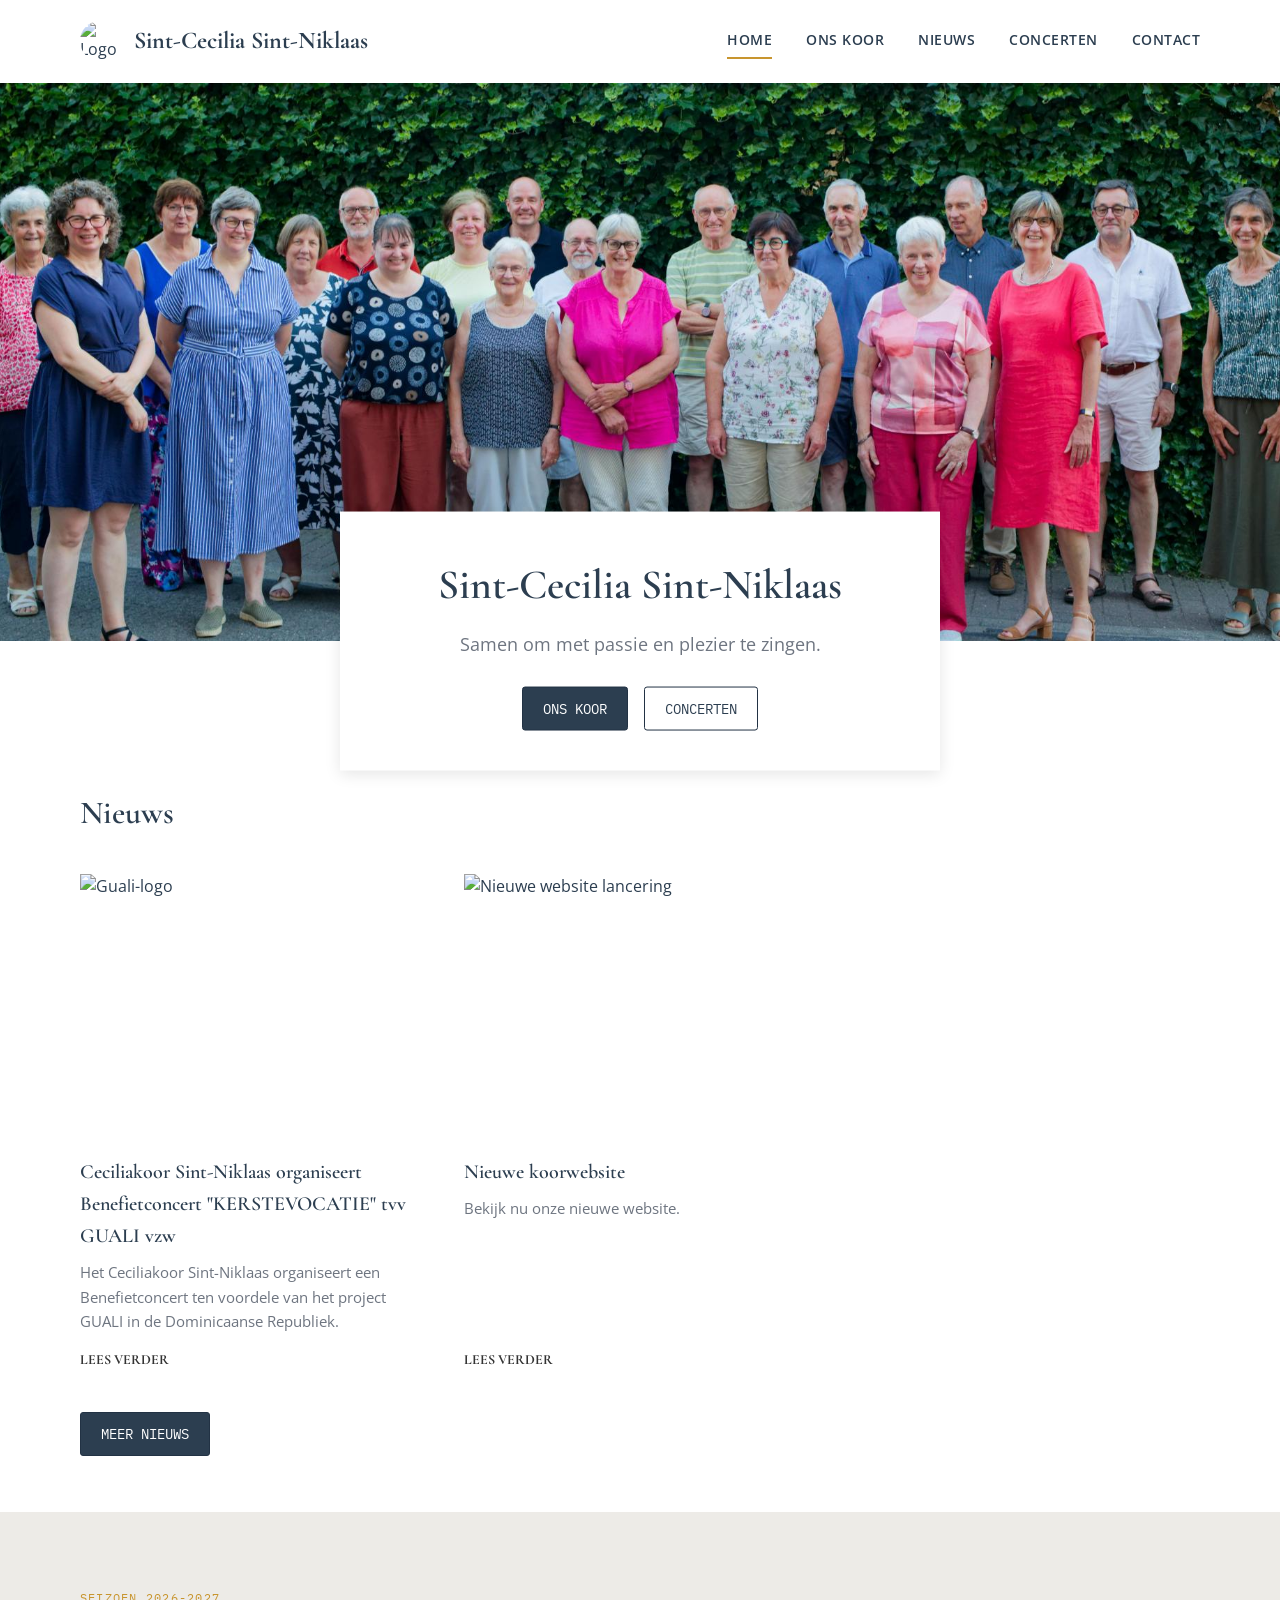
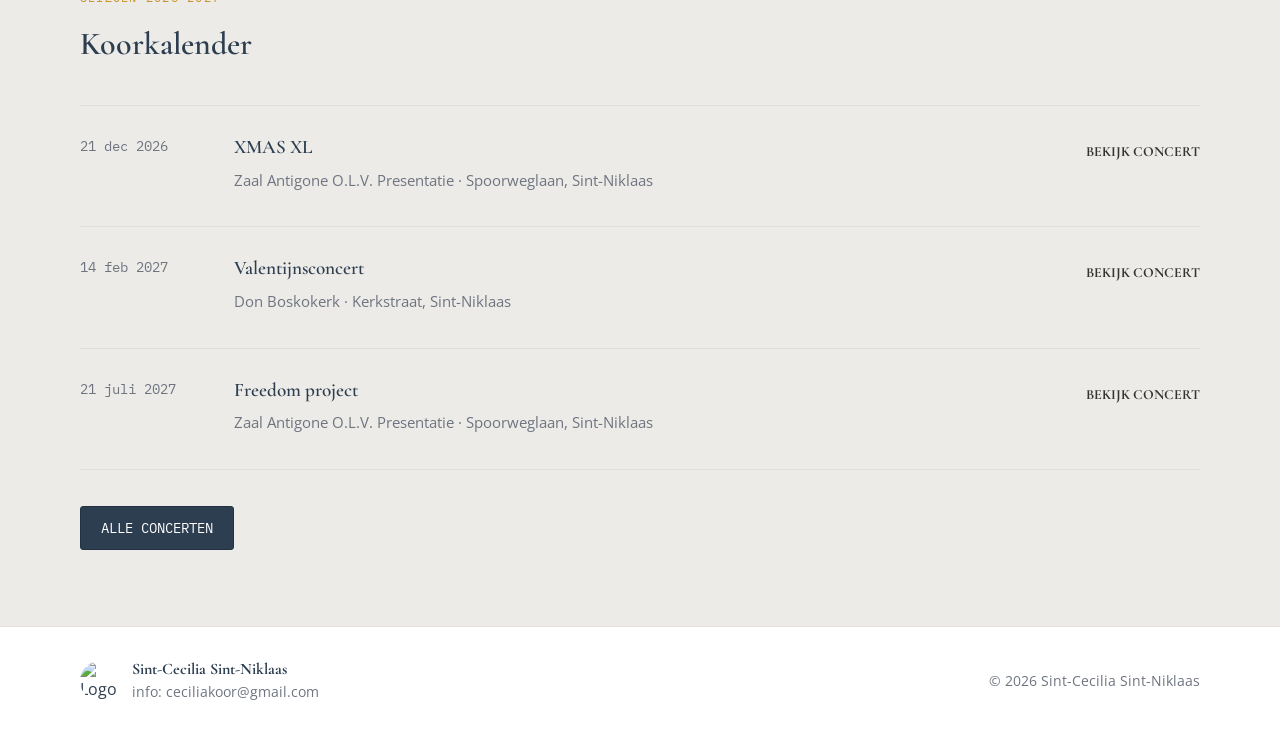
==== index.html @ c10dc12e "first version" ====
<!DOCTYPE html>
<html lang="nl">

<head>
  <meta charset="UTF-8">
  <meta name="viewport" content="width=device-width, initial-scale=1.0">
  <title>Sint-Cecilia Sint-Niklaas</title>
  <meta name="description"
    content="Sint-Cecilia Sint-Niklaas — gemengd koor sinds 1940. Samen om met passie en plezier te zingen.">
  <link rel="preconnect" href="https://fonts.googleapis.com">
  <link
    href="https://fonts.googleapis.com/css2?family=Cormorant+Garamond:ital,wght@0,500;0,600;0,700;1,500&family=Open+Sans:wght@400;600&family=IBM+Plex+Mono:wght@400;500&display=swap"
    rel="stylesheet">
  <link rel="stylesheet" href="styles.css">
</head>

<body>

  <header class="site-header">
    <div class="wrap">
      <a class="brand" href="index.html">
        <img src="https://placehold.co/50x50/c29957/fff?text=Logo" alt="Logo" class="brand-logo">
        <span class="brand-name">Sint-Cecilia Sint-Niklaas</span>
      </a>
      <nav class="main-nav" aria-label="Hoofdmenu">
        <a href="index.html" aria-current="page">Home</a>
        <a href="ons-koor.html">Ons koor</a>
        <a href="nieuws.html">Nieuws</a>
        <a href="concerten.html">Concerten</a>
        <a href="contact.html">Contact</a>
      </nav>
    </div>
  </header>

  <section class="hero-intro">
    <div class="hero-box">
      <h1>Sint-Cecilia Sint-Niklaas</h1>
      <p>Samen om met passie en plezier te zingen.</p>
      <div class="btn-row">
        <a class="btn" href="ons-koor.html">Ons koor</a>
        <a class="btn btn-ghost" href="concerten.html">Concerten</a>
      </div>
    </div>
  </section>

  <section class="block tight" style="margin-top: 90px;">
    <div class="wrap">
      <h2 class="section-title">Nieuws</h2>
      <div class="news-grid">

        <article class="news-card">
          <div class="card-photo">
            <img src="assets/Guali-logo-kleiner.png" alt="Guali-logo">
          </div>
          <h3>Ceciliakoor Sint-Niklaas organiseert Benefietconcert "KERSTEVOCATIE" tvv GUALI vzw</h3>
          <p>Het Ceciliakoor Sint-Niklaas organiseert een Benefietconcert ten voordele van het project GUALI in de
            Dominicaanse Republiek.</p>
          <a class="link-arrow" href="nieuws-detail.html">LEES VERDER</a>
        </article>

        <article class="news-card">
          <div class="card-photo">
            <img src="assets/website-launch-day-rocket-1200-1024x998-1.png" alt="Nieuwe website lancering">
          </div>
          <h3>Nieuwe koorwebsite</h3>
          <p>Bekijk nu onze nieuwe website.</p>
          <a class="link-arrow" href="nieuws-detail.html">LEES VERDER</a>
        </article>

      </div>
      <div style="margin-top:40px;">
        <a class="btn" href="nieuws.html">Meer nieuws</a>
      </div>
    </div>
  </section>

  <section class="block on-mist">
    <div class="wrap">
      <p class="eyebrow">seizoen 2026-2027</p>
      <h2 class="section-title">Koorkalender</h2>

      <div class="concert-list">
        <div class="concert-row">
          <div class="concert-date">21 dec 2026</div>
          <div class="concert-info">
            <h3>XMAS XL</h3>
            <p class="concert-venue">Zaal Antigone O.L.V. Presentatie · Spoorweglaan, Sint-Niklaas</p>
          </div>
          <div class="concert-action"><a class="link-arrow" href="concerten-detail.html">Bekijk concert</a></div>
        </div>
        <div class="concert-row">
          <div class="concert-date">14 feb 2027</div>
          <div class="concert-info">
            <h3>Valentijnsconcert</h3>
            <p class="concert-venue">Don Boskokerk · Kerkstraat, Sint-Niklaas</p>
          </div>
          <div class="concert-action"><a class="link-arrow" href="concerten-detail.html">Bekijk concert</a></div>
        </div>
        <div class="concert-row">
          <div class="concert-date">21 juli 2027</div>
          <div class="concert-info">
            <h3>Freedom project</h3>
            <p class="concert-venue">Zaal Antigone O.L.V. Presentatie · Spoorweglaan, Sint-Niklaas</p>
          </div>
          <div class="concert-action"><a class="link-arrow" href="concerten-detail.html">Bekijk concert</a></div>
        </div>
      </div>

      <div style="margin-top:36px;">
        <a class="btn" href="concerten.html">Alle concerten</a>
      </div>
    </div>
  </section>

  <footer class="site-footer">
    <div class="wrap">
      <div class="footer-brand">
        <img src="https://placehold.co/50x50/c29957/fff?text=Logo" alt="Logo" class="brand-logo">
        <div class="footer-brand-text">
          <strong>Sint-Cecilia Sint-Niklaas</strong>
          <span>info: <a href="mailto:ceciliakoor@gmail.com">ceciliakoor@gmail.com</a></span>
        </div>
      </div>
      <div class="footer-copy">© 2026 Sint-Cecilia Sint-Niklaas</div>
    </div>
  </footer>

</body>

</html>
---- styles.css ----
:root {
  --navy: #2C3E50;
  --navy-deep: #223244;
  --gold: #C8952E;
  --paper: #FFFFFF;
  --mist: #EDEBE7;
  --mist-line: #E2DFDA;
  --muted: #6E7580;
  --ink: #2C3E50;
  --text-dark: #333;

  --font-display: 'Cormorant Garamond', serif;
  --font-body: 'Open Sans', sans-serif;
  --font-mono: 'IBM Plex Mono', monospace;
}

* {
  box-sizing: border-box;
}

html {
  scroll-behavior: smooth;
}

body {
  margin: 0;
  font-family: var(--font-body);
  color: var(--ink);
  background: var(--paper);
  -webkit-font-smoothing: antialiased;
  line-height: 1.6;
}

img {
  max-width: 100%;
  display: block;
}

a {
  color: inherit;
  text-decoration: none;
}

.wrap {
  max-width: 1200px;
  margin: 0 auto;
  padding: 0 40px;
}

/* ---------- Header ---------- */
.site-header {
  position: relative;
  z-index: 20;
  background: var(--paper);
  border-bottom: 1px solid transparent;
}

.site-header .wrap {
  display: flex;
  align-items: center;
  justify-content: space-between;
  height: 82px;
}

.brand {
  display: flex;
  align-items: center;
  gap: 14px;
}

.brand-logo {
  width: 40px;
  height: 40px;
  border-radius: 50%;
}

.brand-name {
  font-family: var(--font-display);
  font-weight: 800;
  font-size: 1.5rem;
  color: var(--navy);
  white-space: nowrap;
}

.main-nav {
  display: flex;
  gap: 34px;
}

.main-nav a {
  font-family: var(--font-body);
  font-size: 0.86rem;
  letter-spacing: 0.5px;
  text-transform: uppercase;
  color: var(--navy);
  font-weight: 600;
  padding: 6px 0;
  border-bottom: 2px solid transparent;
  transition: border-color 0.2s ease, color 0.2s ease;
}

.main-nav a:hover,
.main-nav a[aria-current="page"] {
  border-color: var(--gold);
}

/* ---------- Hero (home only) ---------- */
.hero {
  position: relative;
  height: 62vh;
  min-height: 420px;
  max-height: 640px;
  overflow: hidden;
}

.hero-intro {
  position: relative;
  width: 100%;
  height: 62vh;
  min-height: 420px;
  max-height: 640px;
  background-image: url("assets/groupsimage.jpeg");
  background-size: cover;
  background-position: center;
  display: flex;
  justify-content: center;
  align-items: flex-end;
}

.hero-box {
  background: #fff;
  padding: 40px 60px;
  text-align: center;
  box-shadow: 0 4px 15px rgba(0, 0, 0, 0.1);
  transform: translateY(50%);
  width: 80%;
  max-width: 600px;
}

.hero-box h1 {
  font-family: var(--font-display);
  font-weight: 600;
  font-size: 2.6rem;
  margin: 0 0 12px;
  color: var(--navy);
}

.hero-box p {
  font-size: 1.1rem;
  color: var(--muted);
  margin: 0 0 28px;
}

.btn-row {
  display: flex;
  gap: 16px;
  justify-content: center;
  flex-wrap: wrap;
}

/* ---------- Buttons ---------- */
.btn {
  display: inline-block;
  font-family: var(--font-mono);
  font-size: 14px;
  text-transform: uppercase;
  padding: 10px 20px;
  background: var(--navy);
  color: #fff;
  border-radius: 3px;
  border: 1px solid var(--navy-deep);
  transition: background 0.2s ease, color 0.2s ease, border-color .2s ease;
}

.btn:hover {
  background: var(--navy-deep);
}

.btn-ghost {
  background: transparent;
  color: var(--navy);
}

.btn-ghost:hover {
  background: var(--navy);
  color: #fff;
}

.link-arrow {
  font-family: var(--font-display);
  font-size: 14px;
  font-weight: bold;
  color: var(--text-dark);
  text-transform: uppercase;
}

/* ---------- Section eyebrow / heading system ---------- */
.eyebrow {
  font-family: var(--font-mono);
  font-size: 0.78rem;
  letter-spacing: 0.1em;
  text-transform: uppercase;
  color: var(--gold);
  margin: 0 0 10px;
}

section.block {
  padding: 76px 0;
}

section.block.tight {
  padding: 56px 0;
}

section.block.on-mist {
  background: var(--mist);
}

h2.section-title {
  font-family: var(--font-display);
  font-weight: 600;
  font-size: 2rem;
  color: var(--navy);
  margin: 0 0 36px;
}

/* ---------- Page banner (subpages) ---------- */
.page-banner {
  background: var(--navy);
  color: #fff;
  text-align: center;
  padding: 54px 40px 60px;
}

.page-banner .eyebrow {
  color: #E3B95E;
}

.page-banner h1 {
  font-family: var(--font-display);
  font-weight: 500;
  font-style: italic;
  font-size: 2.5rem;
  margin: 0;
  color: #fff;
}

/* ---------- News cards ---------- */
.news-grid {
  display: grid;
  grid-template-columns: repeat(3, 1fr);
  gap: 32px;
}

.news-card {
  display: flex;
  flex-direction: column;
}

.card-photo {
  aspect-ratio: 4/3;
  position: relative;
  overflow: hidden;
  margin-bottom: 18px;
}

.news-card h3 {
  font-family: var(--font-display);
  font-weight: 600;
  font-size: 1.25rem;
  margin: 0 0 8px;
  color: var(--navy);
}

.news-card p {
  color: var(--muted);
  font-size: 0.95rem;
  margin: 0 0 16px;
  flex-grow: 1;
}

/* ---------- Calendar / concert list ---------- */
.concert-list {
  border-top: 1px solid var(--mist-line);
}

.concert-row {
  display: grid;
  grid-template-columns: 130px 1fr 160px;
  gap: 24px;
  align-items: start;
  padding: 26px 0;
  border-bottom: 1px solid var(--mist-line);
}

.concert-date {
  font-family: var(--font-mono);
  font-size: 0.85rem;
  color: var(--muted);
  padding-top: 4px;
}

.concert-info h3 {
  font-family: var(--font-display);
  font-size: 1.2rem;
  font-weight: 600;
  margin: 0 0 6px;
  color: var(--navy);
}

.concert-venue {
  font-size: 0.92rem;
  color: var(--muted);
  margin: 0 0 8px;
}

.concert-desc {
  font-size: 0.92rem;
  color: var(--muted);
  margin: 0;
  max-width: 60ch;
}

.concert-action {
  text-align: right;
  padding-top: 6px;
}

/* ---------- Footer ---------- */
.site-footer {
  border-top: 1px solid var(--mist-line);
  padding: 32px 0;
}

.site-footer .wrap {
  display: flex;
  align-items: center;
  justify-content: space-between;
  flex-wrap: wrap;
  gap: 16px;
}

.footer-brand {
  display: flex;
  align-items: center;
  gap: 12px;
}

.footer-brand svg {
  width: 30px;
  height: 30px;
}

.footer-brand-text {
  line-height: 1.35;
}

.footer-brand-text strong {
  display: block;
  font-family: var(--font-display);
  font-size: 1rem;
  color: var(--navy);
}

.footer-brand-text span {
  font-size: 0.85rem;
  color: var(--muted);
}

.footer-copy {
  font-size: 0.85rem;
  color: var(--muted);
}

.footer-links a {
  font-size: 0.85rem;
  color: var(--muted);
  text-decoration: underline;
}

.footer-links a:hover {
  color: var(--gold);
}

/* ---------- Simple page (contact, ons koor) ---------- */
.two-col {
  display: grid;
  grid-template-columns: 1fr 1fr;
  gap: 60px;
  align-items: start;
}

.info-block {
  margin-bottom: 28px;
}

.info-block h3 {
  font-family: var(--font-body);
  font-weight: 600;
  font-size: 0.95rem;
  color: var(--navy);
  margin: 0 0 6px;
}

.info-block a,
.info-block p {
  margin: 0;
  color: var(--muted);
}

.info-block a {
  text-decoration: underline;
}

.info-block a:hover {
  color: var(--gold);
}

.about-eyebrow {
  font-family: var(--font-body);
  font-style: italic;
  color: var(--muted);
  font-size: 1rem;
  margin: 0 0 6px;
}

.about-title {
  font-family: var(--font-display);
  font-size: 2.1rem;
  font-weight: 600;
  color: var(--navy);
  margin: 0 0 18px;
}

.about-tagline {
  font-size: 1.15rem;
  color: var(--muted);
  margin: 0 0 26px;
}

.about-body p {
  margin: 0 0 20px;
  max-width: 74ch;
}

.about-photo-small {
  margin-top: 40px;
  display: flex;
  align-items: center;
  justify-content: center;
  border-radius: 8px;
}
.about-photo-big {
  margin-top: 40px;
}
.about-photo-big .card-photo {
  aspect-ratio: 21/9;
}

/* ---------- Detail Page ---------- */
.page-detail-banner {
  background: var(--navy);
  color: var(--paper);
  padding: 30px 0 30px;
}

.back-link {
  font-family: var(--font-mono);
  font-size: 0.85rem;
  color: var(--mist);
  text-decoration: none;
  display: inline-block;
  margin-bottom: 24px;
  transition: color 0.2s ease;
}

.back-link:hover {
  color: var(--gold);
}

.page-detail-banner .eyebrow {
  color: #E3B95E;
  margin-bottom: 8px;
  display: block;
}

.page-detail-banner h1 {
  font-family: var(--font-display);
  font-weight: 500;
  font-size: 3.5rem;
  color: var(--paper);
  margin: 0px;
}

.banner-meta {
  display: flex;
  gap: 60px;
  margin-top: 0px;
  font-size: 0.95rem;
}

.banner-meta strong {
  font-family: var(--font-body);
  font-size: 1rem;
  font-weight: 600;
  display: inline-block;
  margin-bottom: 4px;
}

.detail-hero-img {
  width: 100%;
  height: auto;
  margin-top: 40px;
  margin-bottom: 40px;
  border-radius: 8px; 
}

.detail-grid {
  display: grid;
  grid-template-columns: 2fr 1fr;
  gap: 60px;
  align-items: start;
  margin-bottom: 300px;
}

.single-col {
  max-width: 800px;
}

.detail-content {
    margin-bottom: 300px;
}
.detail-content h2 {
  font-family: var(--font-display);
  font-weight: 600;
  font-size: 2rem;
  color: var(--navy);
  margin: 0 0 20px;
}

.practical-box {
  background: var(--mist);
  padding: 30px;
  border-radius: 4px;
}

.practical-box h3 {
  font-family: var(--font-display);
  font-size: 1.5rem;
  color: var(--navy);
  margin: 0 0 20px;
}

.practical-item {
  margin-bottom: 16px;
  font-size: 0.95rem;
}

.practical-item:last-child {
  margin-bottom: 0;
}

.practical-item strong {
  display: block;
  color: var(--navy);
  font-family: var(--font-body);
  font-weight: 600;
  margin-bottom: 2px;
}

/* ---------- Responsive ---------- */
@media (max-width: 900px) {
  .wrap {
    padding: 0 24px;
  }

  .site-header .wrap {
    flex-direction: column;
    align-items: flex-start;
    height: auto;
    padding-top: 18px;
    padding-bottom: 14px;
    gap: 14px;
  }

  .main-nav {
    gap: 20px;
    flex-wrap: wrap;
  }

  .news-grid {
    grid-template-columns: 1fr;
  }

  .media-grid {
    grid-template-columns: 1fr;
  }

  .two-col {
    grid-template-columns: 1fr;
    gap: 36px;
  }

  .concert-row {
    grid-template-columns: 1fr;
    gap: 8px;
  }

  .concert-action {
    text-align: left;
  }

  .hero-intro h1 {
    font-size: 2rem;
  }

  .site-footer .wrap {
    flex-direction: column;
    align-items: flex-start;
  }
}

@media (prefers-reduced-motion: reduce) {
  html {
    scroll-behavior: auto;
  }

  * {
    transition: none !important;
  }
}

a:focus-visible,
button:focus-visible {
  outline: 2px solid var(--gold);
  outline-offset: 2px;
}
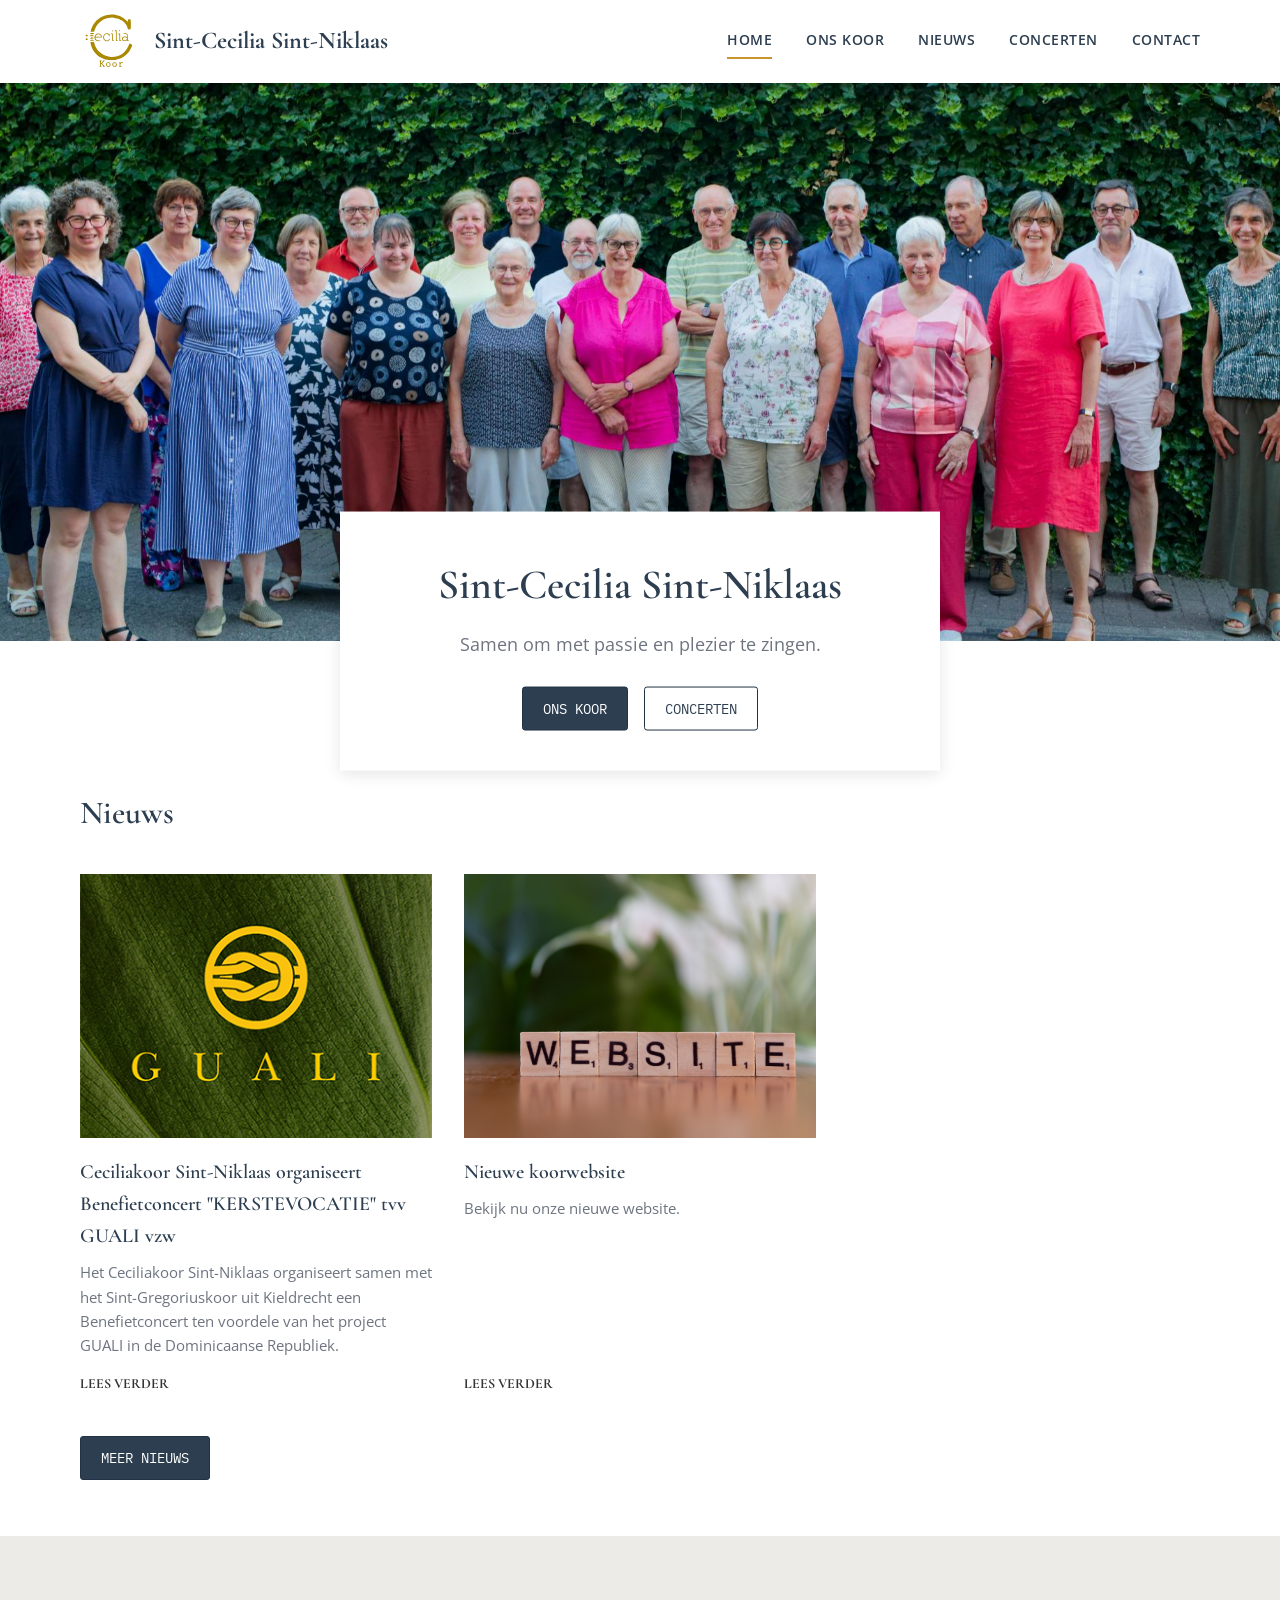
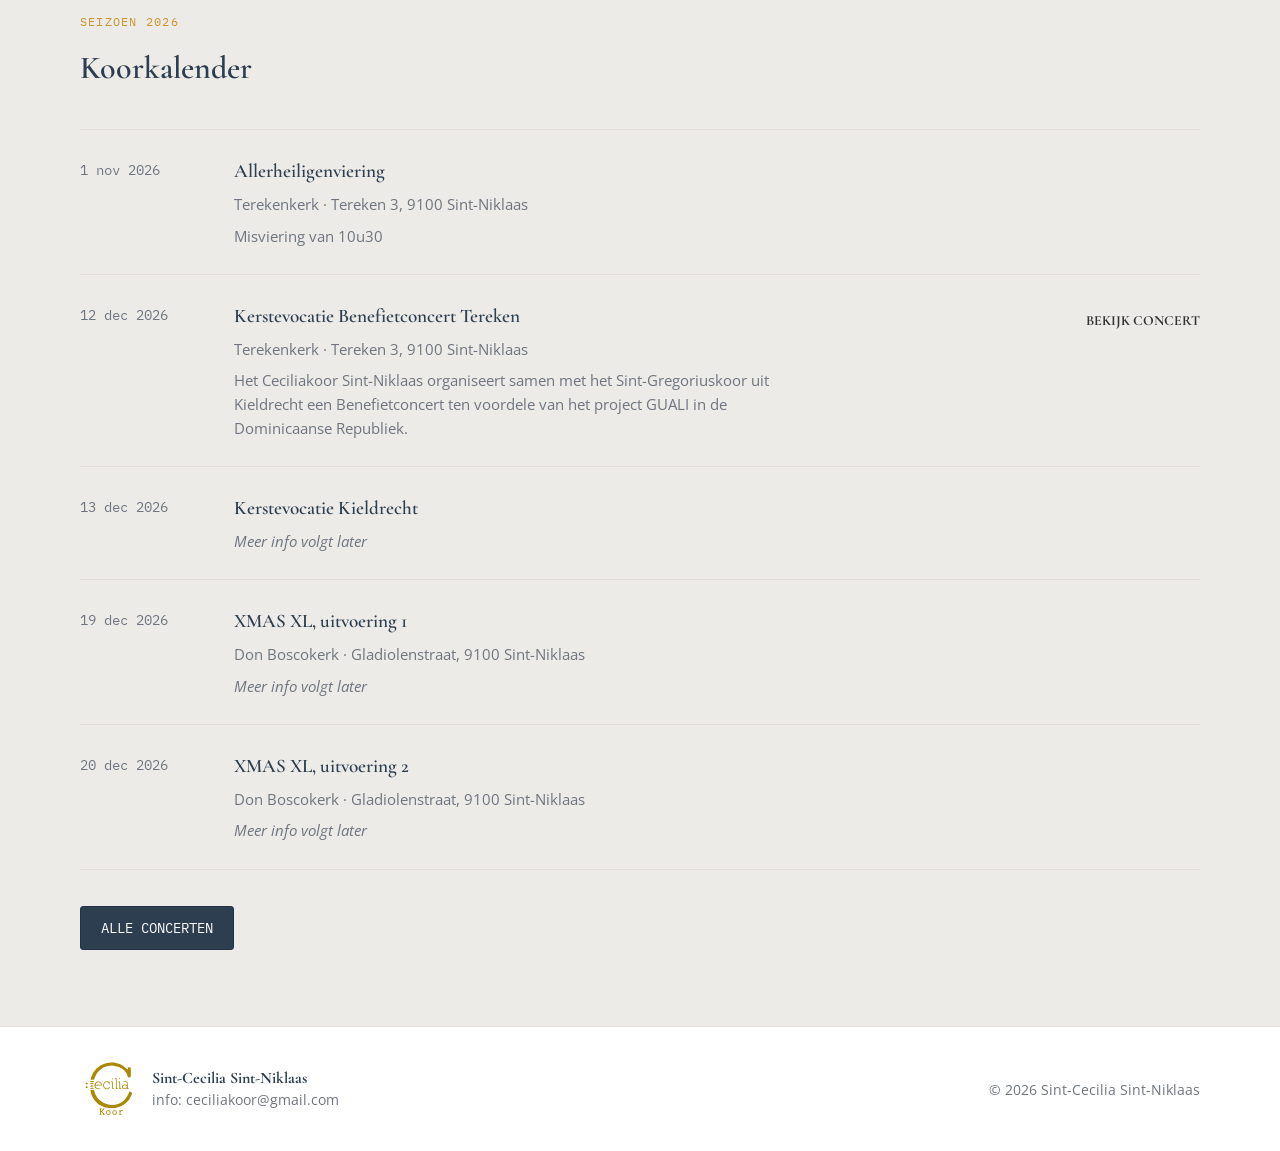
==== commit fe103f0e: "first_version" ====
--- a/index.html
+++ b/index.html
@@ -6,7 +6,7 @@
   <meta name="viewport" content="width=device-width, initial-scale=1.0">
   <title>Sint-Cecilia Sint-Niklaas</title>
   <meta name="description"
-    content="Sint-Cecilia Sint-Niklaas — gemengd koor sinds 1940. Samen om met passie en plezier te zingen.">
+    content="Sint-Cecilia Sint-Niklaas — gemengd koor. Samen om met passie en plezier te zingen.">
   <link rel="preconnect" href="https://fonts.googleapis.com">
   <link
     href="https://fonts.googleapis.com/css2?family=Cormorant+Garamond:ital,wght@0,500;0,600;0,700;1,500&family=Open+Sans:wght@400;600&family=IBM+Plex+Mono:wght@400;500&display=swap"
@@ -19,7 +19,7 @@
   <header class="site-header">
     <div class="wrap">
       <a class="brand" href="index.html">
-        <img src="https://placehold.co/50x50/c29957/fff?text=Logo" alt="Logo" class="brand-logo">
+        <img src="assets/logo Ceciliakoor.svg" alt="Logo" class="brand-logo">
         <span class="brand-name">Sint-Cecilia Sint-Niklaas</span>
       </a>
       <nav class="main-nav" aria-label="Hoofdmenu">
@@ -53,18 +53,17 @@
             <img src="assets/Guali-logo-kleiner.png" alt="Guali-logo">
           </div>
           <h3>Ceciliakoor Sint-Niklaas organiseert Benefietconcert "KERSTEVOCATIE" tvv GUALI vzw</h3>
-          <p>Het Ceciliakoor Sint-Niklaas organiseert een Benefietconcert ten voordele van het project GUALI in de
-            Dominicaanse Republiek.</p>
-          <a class="link-arrow" href="nieuws-detail.html">LEES VERDER</a>
+          <p>Het Ceciliakoor Sint-Niklaas organiseert samen met het Sint-Gregoriuskoor uit Kieldrecht een Benefietconcert ten voordele van het project GUALI in de Dominicaanse Republiek.</p>
+          <a class="link-arrow" href="nieuws/kerstconcert_guali.html">LEES VERDER</a>
         </article>
 
         <article class="news-card">
           <div class="card-photo">
-            <img src="assets/website-launch-day-rocket-1200-1024x998-1.png" alt="Nieuwe website lancering">
+            <img src="assets/new_website.jpg" alt="Nieuwe koorwebsite">
           </div>
           <h3>Nieuwe koorwebsite</h3>
           <p>Bekijk nu onze nieuwe website.</p>
-          <a class="link-arrow" href="nieuws-detail.html">LEES VERDER</a>
+          <a class="link-arrow" href="nieuws/nieuwe_website.html">LEES VERDER</a>
         </article>
 
       </div>
@@ -76,33 +75,53 @@
 
   <section class="block on-mist">
     <div class="wrap">
-      <p class="eyebrow">seizoen 2026-2027</p>
+      <p class="eyebrow">seizoen 2026</p>
       <h2 class="section-title">Koorkalender</h2>
 
       <div class="concert-list">
         <div class="concert-row">
-          <div class="concert-date">21 dec 2026</div>
+          <div class="concert-date">1 nov 2026</div>
           <div class="concert-info">
-            <h3>XMAS XL</h3>
-            <p class="concert-venue">Zaal Antigone O.L.V. Presentatie · Spoorweglaan, Sint-Niklaas</p>
+            <h3>Allerheiligenviering</h3>
+            <p class="concert-venue">Terekenkerk · Tereken 3, 9100 Sint-Niklaas</p>
+            <p class="concert-desc">Misviering van 10u30</p>
           </div>
-          <div class="concert-action"><a class="link-arrow" href="concerten-detail.html">Bekijk concert</a></div>
         </div>
+
         <div class="concert-row">
-          <div class="concert-date">14 feb 2027</div>
+          <div class="concert-date">12 dec 2026</div>
           <div class="concert-info">
-            <h3>Valentijnsconcert</h3>
-            <p class="concert-venue">Don Boskokerk · Kerkstraat, Sint-Niklaas</p>
+            <h3>Kerstevocatie Benefietconcert Tereken</h3>
+            <p class="concert-venue">Terekenkerk · Tereken 3, 9100 Sint-Niklaas</p>
+            <p class="concert-desc">Het Ceciliakoor Sint-Niklaas organiseert samen met het Sint-Gregoriuskoor uit Kieldrecht een Benefietconcert ten voordele van het project GUALI in de Dominicaanse Republiek.</p>
           </div>
-          <div class="concert-action"><a class="link-arrow" href="concerten-detail.html">Bekijk concert</a></div>
+          <div class="concert-action"><a class="link-arrow" href="concerten/kerstevocatie benefietconcert Tereken.html">Bekijk concert</a></div>
         </div>
+
         <div class="concert-row">
-          <div class="concert-date">21 juli 2027</div>
+          <div class="concert-date">13 dec 2026</div>
           <div class="concert-info">
-            <h3>Freedom project</h3>
-            <p class="concert-venue">Zaal Antigone O.L.V. Presentatie · Spoorweglaan, Sint-Niklaas</p>
+            <h3>Kerstevocatie Kieldrecht</h3>
+            <p class="concert-desc"><i>Meer info volgt later</i></p>
           </div>
-          <div class="concert-action"><a class="link-arrow" href="concerten-detail.html">Bekijk concert</a></div>
+        </div>
+
+        <div class="concert-row">
+          <div class="concert-date">19 dec 2026</div>
+          <div class="concert-info">
+            <h3>XMAS XL, uitvoering 1</h3>
+            <p class="concert-venue">Don Boscokerk · Gladiolenstraat, 9100 Sint-Niklaas</p>
+            <p class="concert-desc"><i>Meer info volgt later</i></p>
+          </div>
+        </div>
+
+        <div class="concert-row">
+          <div class="concert-date">20 dec 2026</div>
+          <div class="concert-info">
+            <h3>XMAS XL, uitvoering 2</h3>
+            <p class="concert-venue">Don Boscokerk · Gladiolenstraat, 9100 Sint-Niklaas</p>
+            <p class="concert-desc"><i>Meer info volgt later</i></p>
+          </div>
         </div>
       </div>
 
@@ -115,7 +134,7 @@
   <footer class="site-footer">
     <div class="wrap">
       <div class="footer-brand">
-        <img src="https://placehold.co/50x50/c29957/fff?text=Logo" alt="Logo" class="brand-logo">
+        <img src="assets/logo Ceciliakoor.svg" alt="Logo" class="brand-logo">
         <div class="footer-brand-text">
           <strong>Sint-Cecilia Sint-Niklaas</strong>
           <span>info: <a href="mailto:ceciliakoor@gmail.com">ceciliakoor@gmail.com</a></span>
--- a/styles.css
+++ b/styles.css
@@ -69,8 +69,8 @@
 }
 
 .brand-logo {
-  width: 40px;
-  height: 40px;
+  width: 60px;
+  height: 60px;
   border-radius: 50%;
 }
 
@@ -264,6 +264,13 @@
   margin-bottom: 18px;
 }
 
+.card-photo img {
+  width: 100%;
+  height: 100%;
+  object-fit: cover;
+  display: block;
+}
+
 .news-card h3 {
   font-family: var(--font-display);
   font-weight: 600;
@@ -450,6 +457,13 @@
   justify-content: center;
   border-radius: 8px;
 }
+
+.about-photo-small img {
+  width: 100%;
+  height: 100%;
+  object-fit: cover;
+}
+
 .about-photo-big {
   margin-top: 40px;
 }
@@ -509,9 +523,10 @@
 
 .detail-hero-img {
   width: 100%;
-  height: auto;
-  margin-top: 40px;
-  margin-bottom: 40px;
+  height: 650px;
+  object-fit: cover;
+  margin-top: 24px;
+  margin-bottom: 24px;
   border-radius: 8px; 
 }
 
@@ -530,6 +545,12 @@
 .detail-content {
     margin-bottom: 300px;
 }
+
+.detail-content a{
+  color: #172b3f;
+  text-decoration: underline;
+}
+
 .detail-content h2 {
   font-family: var(--font-display);
   font-weight: 600;
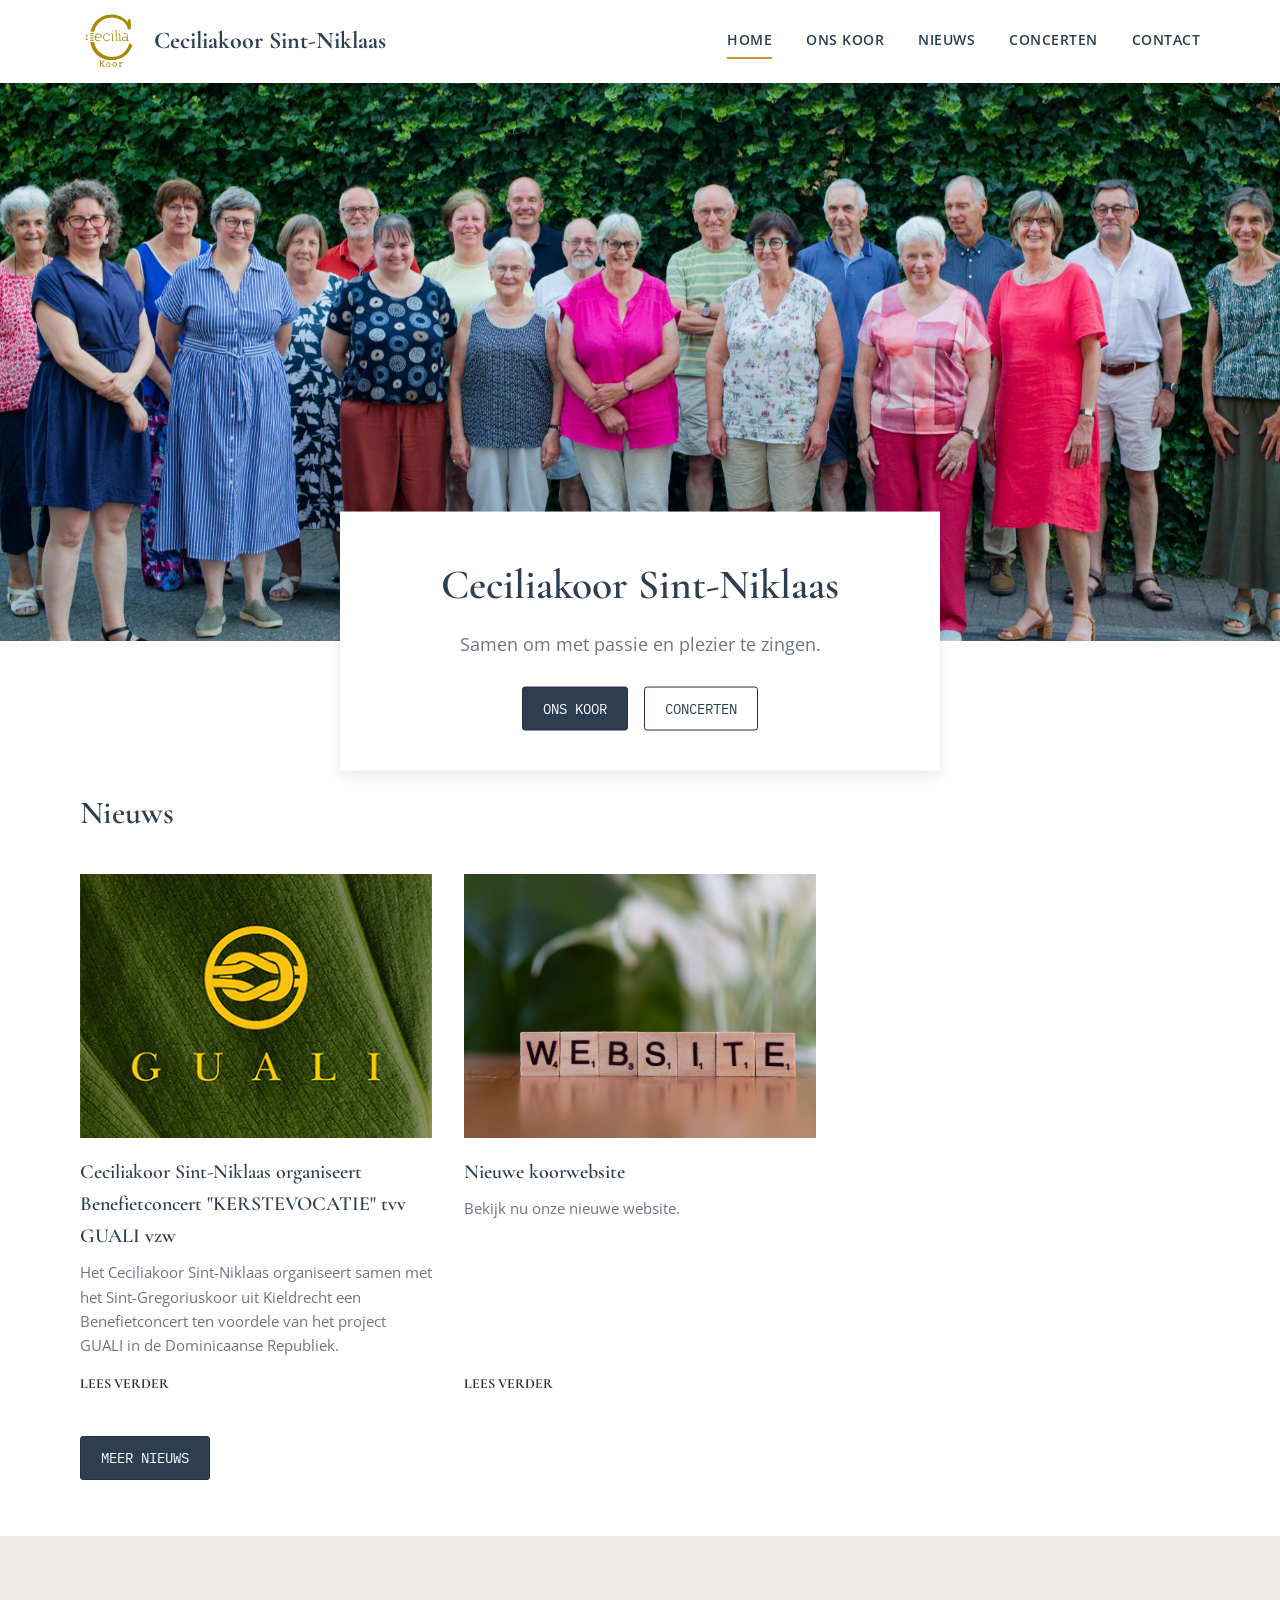
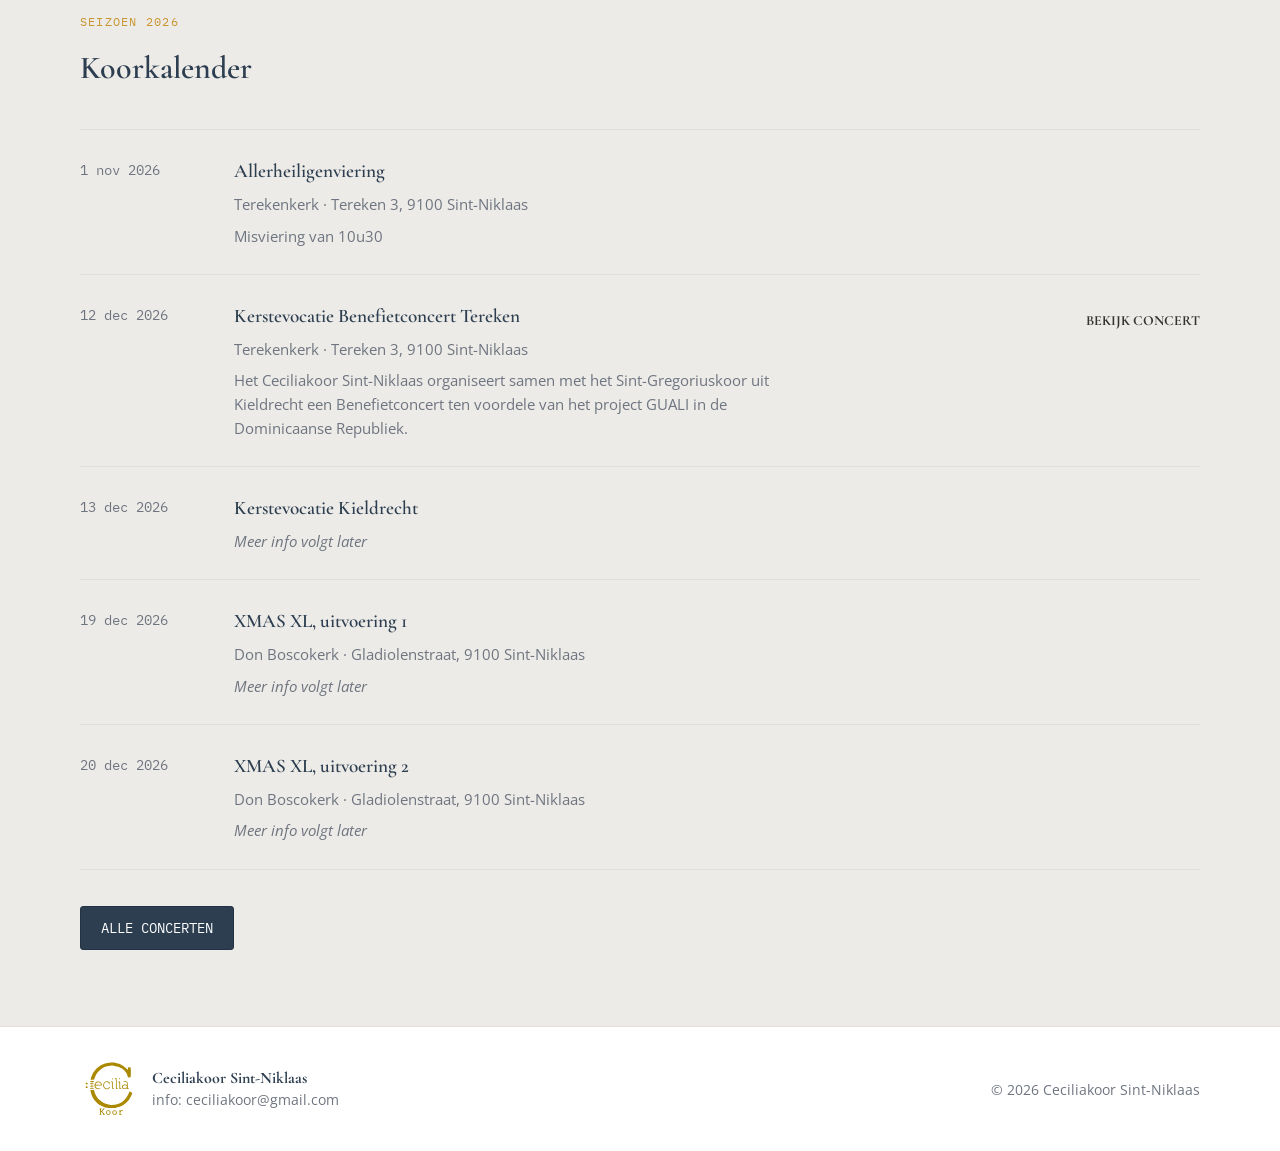
==== commit 92e9b4c4: "Update site branding from Sint-Cecilia to Ceciliakoor across multiple pages" ====
--- a/index.html
+++ b/index.html
@@ -4,9 +4,9 @@
 <head>
   <meta charset="UTF-8">
   <meta name="viewport" content="width=device-width, initial-scale=1.0">
-  <title>Sint-Cecilia Sint-Niklaas</title>
+  <title>Ceciliakoor Sint-Niklaas</title>
   <meta name="description"
-    content="Sint-Cecilia Sint-Niklaas — gemengd koor. Samen om met passie en plezier te zingen.">
+    content="Ceciliakoor Sint-Niklaas — gemengd koor. Samen om met passie en plezier te zingen.">
   <link rel="preconnect" href="https://fonts.googleapis.com">
   <link
     href="https://fonts.googleapis.com/css2?family=Cormorant+Garamond:ital,wght@0,500;0,600;0,700;1,500&family=Open+Sans:wght@400;600&family=IBM+Plex+Mono:wght@400;500&display=swap"
@@ -20,7 +20,7 @@
     <div class="wrap">
       <a class="brand" href="index.html">
         <img src="assets/logo Ceciliakoor.svg" alt="Logo" class="brand-logo">
-        <span class="brand-name">Sint-Cecilia Sint-Niklaas</span>
+        <span class="brand-name">Ceciliakoor Sint-Niklaas</span>
       </a>
       <nav class="main-nav" aria-label="Hoofdmenu">
         <a href="index.html" aria-current="page">Home</a>
@@ -34,7 +34,7 @@
 
   <section class="hero-intro">
     <div class="hero-box">
-      <h1>Sint-Cecilia Sint-Niklaas</h1>
+      <h1>Ceciliakoor Sint-Niklaas</h1>
       <p>Samen om met passie en plezier te zingen.</p>
       <div class="btn-row">
         <a class="btn" href="ons-koor.html">Ons koor</a>
@@ -43,7 +43,7 @@
     </div>
   </section>
 
-  <section class="block tight" style="margin-top: 90px;">
+  <section class="block tight hero-offset">
     <div class="wrap">
       <h2 class="section-title">Nieuws</h2>
       <div class="news-grid">
@@ -136,11 +136,11 @@
       <div class="footer-brand">
         <img src="assets/logo Ceciliakoor.svg" alt="Logo" class="brand-logo">
         <div class="footer-brand-text">
-          <strong>Sint-Cecilia Sint-Niklaas</strong>
+          <strong>Ceciliakoor Sint-Niklaas</strong>
           <span>info: <a href="mailto:ceciliakoor@gmail.com">ceciliakoor@gmail.com</a></span>
         </div>
       </div>
-      <div class="footer-copy">© 2026 Sint-Cecilia Sint-Niklaas</div>
+      <div class="footer-copy">© 2026 Ceciliakoor Sint-Niklaas</div>
     </div>
   </footer>
 
--- a/styles.css
+++ b/styles.css
@@ -149,6 +149,10 @@
   font-size: 1.1rem;
   color: var(--muted);
   margin: 0 0 28px;
+}
+
+.hero-offset {
+  margin-top: 90px;
 }
 
 .btn-row {
@@ -467,6 +471,7 @@
 .about-photo-big {
   margin-top: 40px;
 }
+
 .about-photo-big .card-photo {
   aspect-ratio: 21/9;
 }
@@ -527,7 +532,7 @@
   object-fit: cover;
   margin-top: 24px;
   margin-bottom: 24px;
-  border-radius: 8px; 
+  border-radius: 8px;
 }
 
 .detail-grid {
@@ -543,10 +548,10 @@
 }
 
 .detail-content {
-    margin-bottom: 300px;
-}
-
-.detail-content a{
+  margin-bottom: 300px;
+}
+
+.detail-content a {
   color: #172b3f;
   text-decoration: underline;
 }
@@ -609,12 +614,35 @@
     flex-wrap: wrap;
   }
 
+  .hero,
+
+  .hero-intro {
+    height: 25vh;
+    min-height: 300px;
+    max-height: 460px;
+  }
+  
+  .hero-offset {
+    margin-top: 150px;
+  }
+
   .news-grid {
     grid-template-columns: 1fr;
   }
 
   .media-grid {
     grid-template-columns: 1fr;
+  }
+
+  .detail-grid {
+    grid-template-columns: 1fr;
+    margin-bottom: 100px;
+  }
+
+  .detail-content {
+    padding-bottom: 100px;
+    margin-bottom: 0px;
+    padding-bottom: 0px
   }
 
   .two-col {
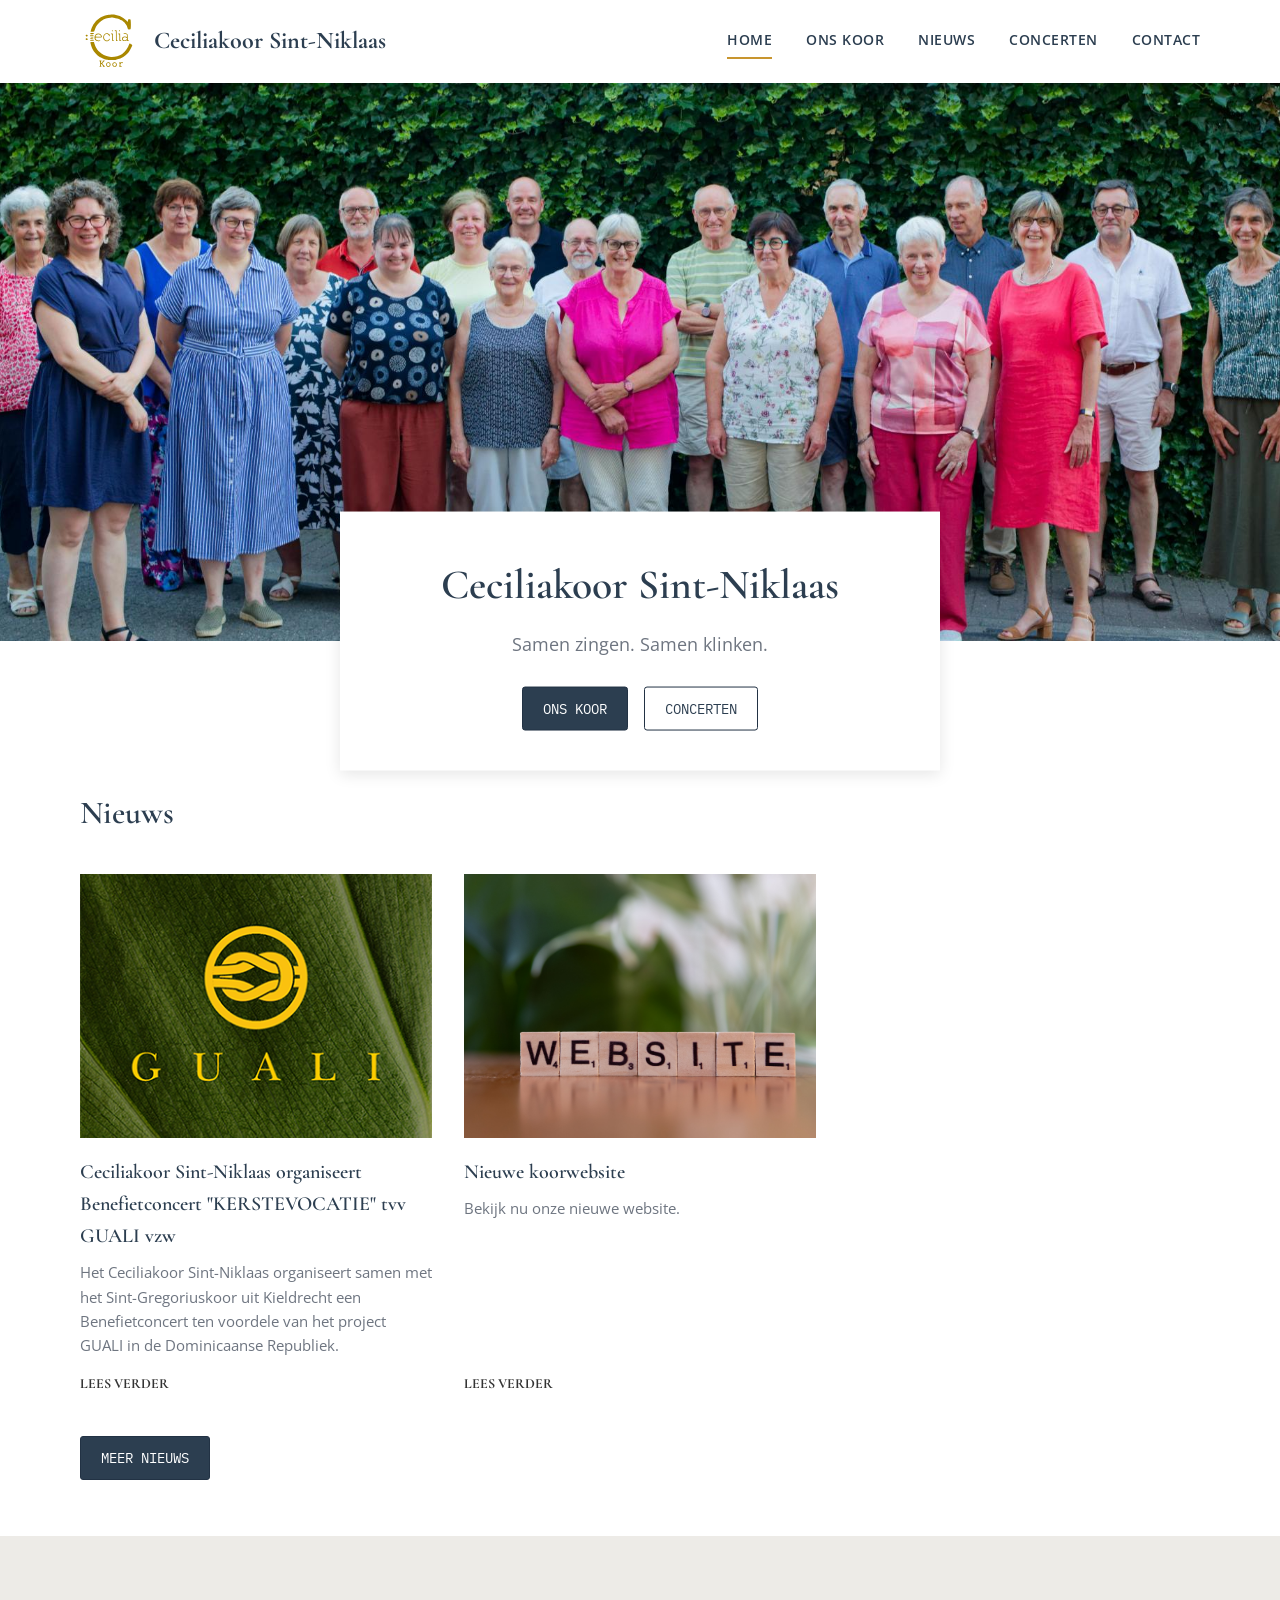
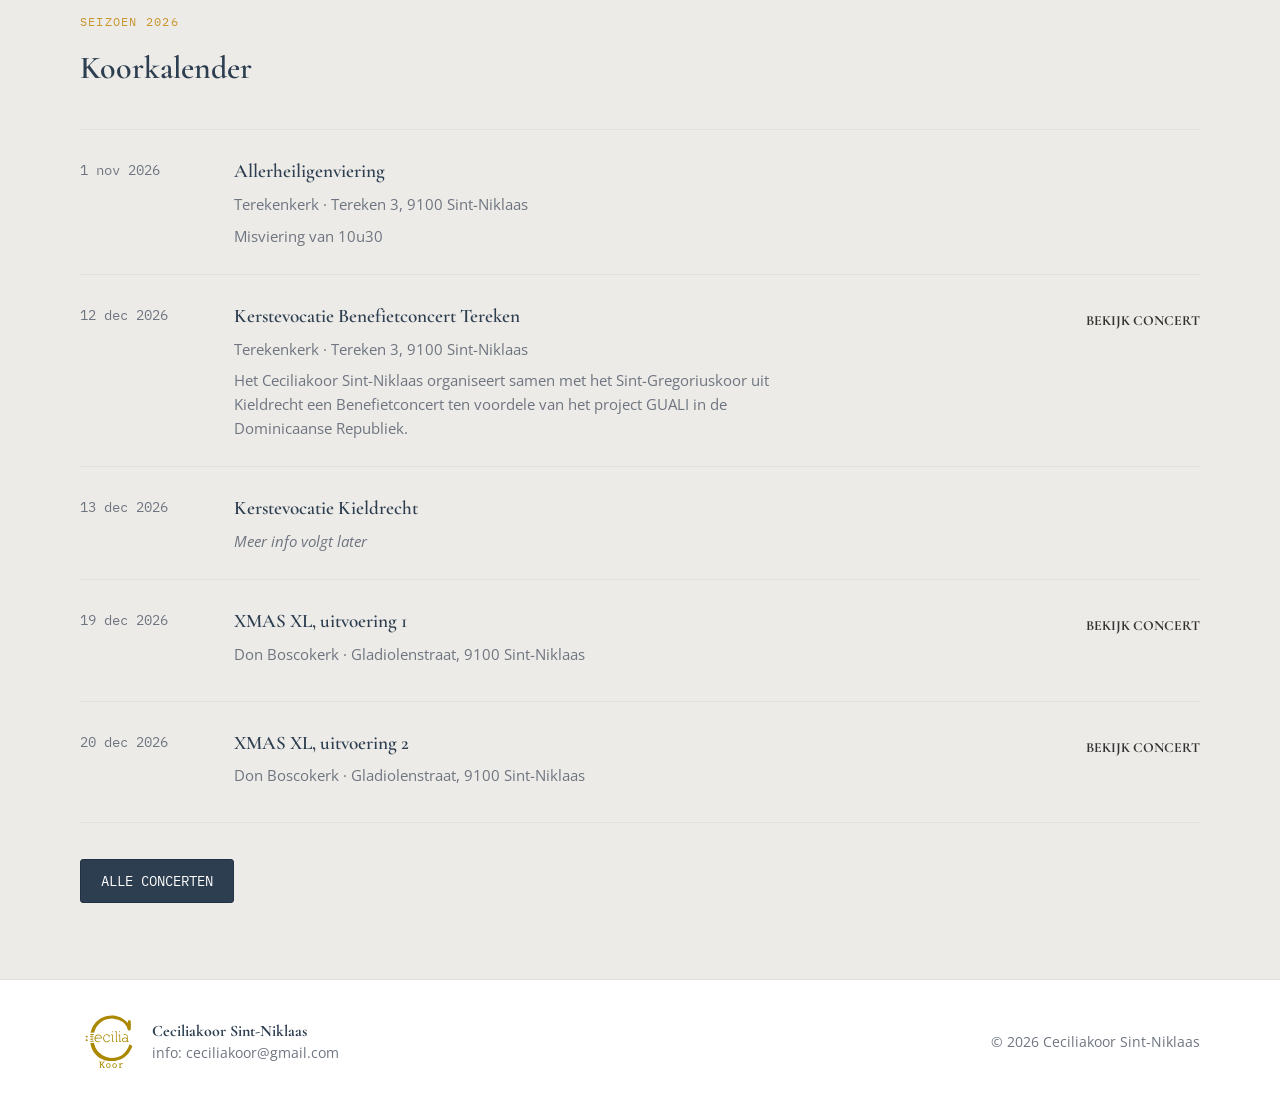
==== commit c86400eb: "update -16/10/2026" ====
--- a/index.html
+++ b/index.html
@@ -6,7 +6,7 @@
   <meta name="viewport" content="width=device-width, initial-scale=1.0">
   <title>Ceciliakoor Sint-Niklaas</title>
   <meta name="description"
-    content="Ceciliakoor Sint-Niklaas — gemengd koor. Samen om met passie en plezier te zingen.">
+    content="Ceciliakoor Sint-Niklaas — gemengd koor. Samen zingen. Samen klinken.">
   <link rel="preconnect" href="https://fonts.googleapis.com">
   <link
     href="https://fonts.googleapis.com/css2?family=Cormorant+Garamond:ital,wght@0,500;0,600;0,700;1,500&family=Open+Sans:wght@400;600&family=IBM+Plex+Mono:wght@400;500&display=swap"
@@ -35,7 +35,7 @@
   <section class="hero-intro">
     <div class="hero-box">
       <h1>Ceciliakoor Sint-Niklaas</h1>
-      <p>Samen om met passie en plezier te zingen.</p>
+      <p>Samen zingen. Samen klinken.</p>
       <div class="btn-row">
         <a class="btn" href="ons-koor.html">Ons koor</a>
         <a class="btn btn-ghost" href="concerten.html">Concerten</a>
@@ -111,8 +111,8 @@
           <div class="concert-info">
             <h3>XMAS XL, uitvoering 1</h3>
             <p class="concert-venue">Don Boscokerk · Gladiolenstraat, 9100 Sint-Niklaas</p>
-            <p class="concert-desc"><i>Meer info volgt later</i></p>
           </div>
+          <div class="concert-action"><a class="link-arrow" href="concerten/xmas-xl rockin-around-the-christmas-tree.html">Bekijk concert</a></div>
         </div>
 
         <div class="concert-row">
@@ -120,10 +120,9 @@
           <div class="concert-info">
             <h3>XMAS XL, uitvoering 2</h3>
             <p class="concert-venue">Don Boscokerk · Gladiolenstraat, 9100 Sint-Niklaas</p>
-            <p class="concert-desc"><i>Meer info volgt later</i></p>
           </div>
+          <div class="concert-action"><a class="link-arrow" href="concerten/xmas-xl rockin-around-the-christmas-tree.html">Bekijk concert</a></div>
         </div>
-      </div>
 
       <div style="margin-top:36px;">
         <a class="btn" href="concerten.html">Alle concerten</a>
--- a/styles.css
+++ b/styles.css
@@ -396,9 +396,9 @@
 /* ---------- Simple page (contact, ons koor) ---------- */
 .two-col {
   display: grid;
-  grid-template-columns: 1fr 1fr;
+  grid-template-columns: 5fr 3fr;
   gap: 60px;
-  align-items: start;
+  align-items: center;
 }
 
 .info-block {
